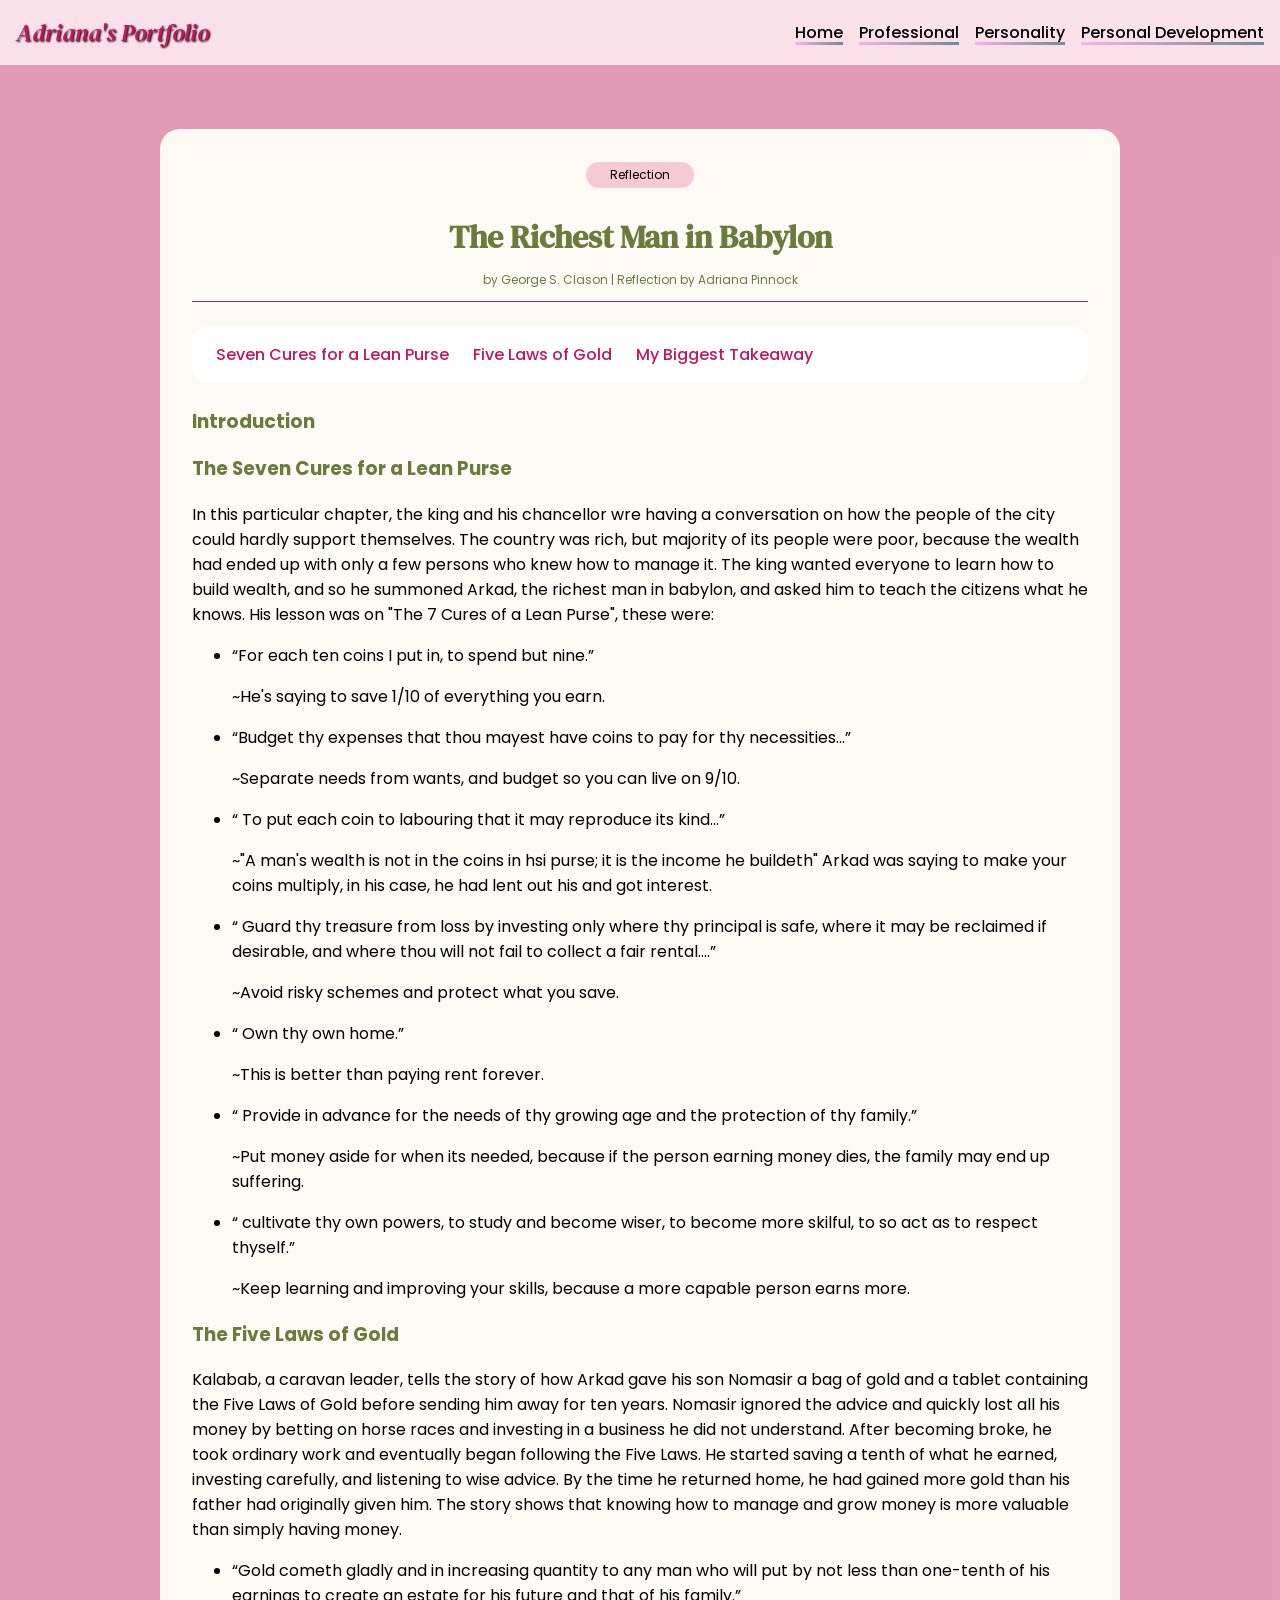
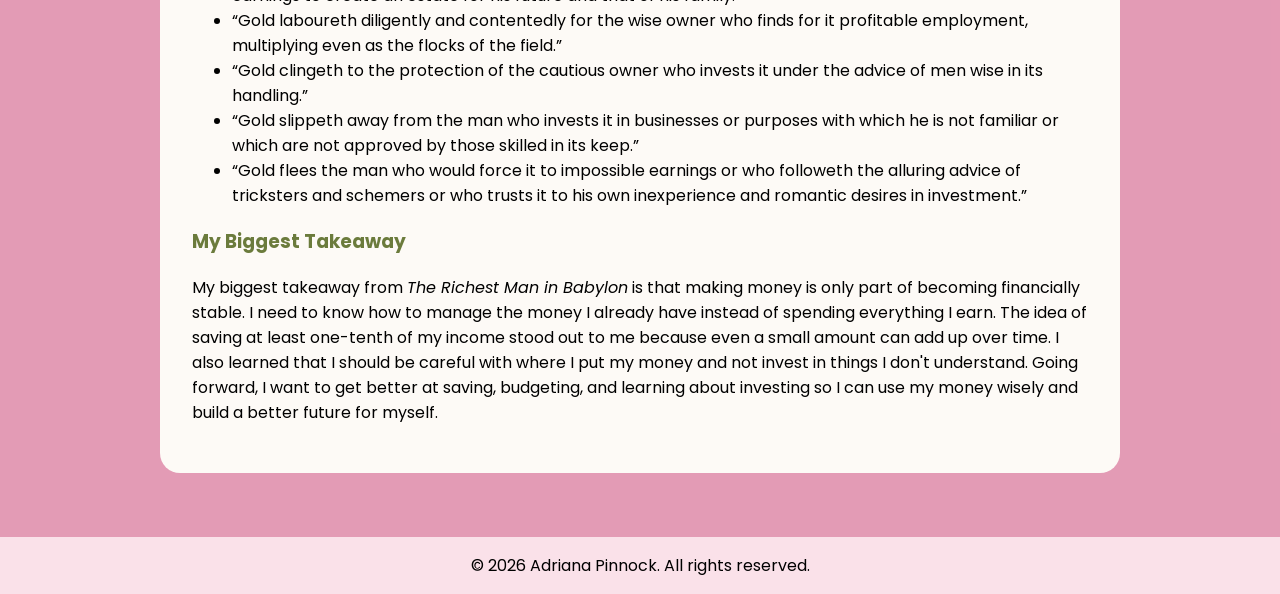
==== 2401828_IA1_S1AY27/codes/personal_dev.html @ 18786211 "Add files via upload" ====
<!DOCTYPE html>
<html lang="en">
<head>
    <meta charset="UTF-8">
    <meta name="viewport" content="width=device-width, initial-scale=1.0">
    <title>Adriana's Portfolio | Personal Development</title>
    <link rel="stylesheet" href="../styles.css">
</head>
<body>
    <div class="container">
        <header>
            <nav id="navbar">
                <div class="logo">
                    <a href="index.html">Adriana's Portfolio</a>
                </div>
                <div class="navlinks">
                    <a href="index.html">Home</a>
                    <a href="professional.html">Professional</a>
                    <a href="personality.html">Personality</a>
                    <a href="personal_dev.html">Personal Development</a>
                </div>
            </nav>
        </header>

        <main class="personal-dev">
            <article class="blog">
                <div class="blog-head">
                    <span class="trait-tag">Reflection</span>
                    <h2>The Richest Man in Babylon</h2>
                    <p class="blog-byline">by George S. Clason | Reflection by Adriana Pinnock</p>
                </div>

                <!-- bookmark links (Q3) -->
                <nav class="toc" aria-label="Jump to section">
                    <ul>
                        <li><a href="#seven-cures">Seven Cures for a Lean Purse</a></li>
                        <li><a href="#five-laws">Five Laws of Gold</a></li>
                        <li><a href="#takeaway">My Biggest Takeaway</a></li>
                    </ul>
                </nav>

                <div class="blog-body">
                    <h3 id="intro">Introduction</h3>
                    <p><!-- What the book is, when it was written, and your first impression. Did you expect a "money book" to be written as stories? --></p>

                    <h3 id="seven-cures">The Seven Cures for a Lean Purse</h3>
                    <p>In this particular chapter, the king and his chancellor wre having a conversation on how the people of the city could
                        hardly support themselves. The country was rich, but majority of its people were poor, because the wealth had ended up with only a few
                        persons who knew how to manage it. The king wanted everyone to learn how to build wealth, and so he summoned Arkad, 
                        the richest man in babylon, and asked him to teach the citizens what he knows. His lesson was on "The 7 Cures of a Lean
                        Purse", these were:
                    </p>
                        <ul>
                            <li>
                                <q>For each ten coins I put in, to spend but nine.</q>
                                <p class="note">~He's saying to save 1/10 of everything you earn.</p>
                            </li>
                            <li>
                                <q>Budget thy expenses that thou mayest have coins to pay for thy necessities...</q>
                                <p class="note">~Separate needs from wants, and budget so you can live on 9/10.</p>
                            </li>
                            <li>
                                <q> To put each coin to labouring that it may reproduce its kind...</q>
                                <p class="note">~"A man's wealth is not in the coins in hsi purse; it is the income he buildeth" Arkad was saying
                                    to make your coins multiply, in his case, he had lent out his and got interest.</p>
                            </li>
                            <li>
                                <q> Guard thy treasure from loss by investing only where thy principal is safe, where it may be reclaimed if desirable, and where
                                    thou will not fail to collect a fair rental....</q>
                                <p class="note">~Avoid risky schemes and protect what you save.</p>
                            </li>
                            <li>
                                <q> Own thy own home.</q>
                                <p class="note">~This is better than paying rent forever.</p>
                            </li>
                            <li>
                                <q> Provide in advance for the needs of thy growing age and the protection of thy family.</q>
                                <p class="note">~Put money aside for when its needed, because if the person earning money dies, the family may end up suffering.</p>
                            </li>
                            <li>
                                <q>  cultivate thy own powers, to study and become wiser, to become more skilful, to so act as to respect thyself.</q>
                                <p class="note">~Keep learning and improving your skills, because a more capable person earns more.</p>
                            </li>
                            
                        </ul>

                    <h3 id="five-laws">The Five Laws of Gold</h3>
                    <p>Kalabab, a caravan leader, tells the story of how Arkad gave his son Nomasir a bag of gold and a tablet containing the Five Laws of 
                        Gold before sending him away for ten years. Nomasir ignored the advice and quickly lost all his money by betting on horse races and 
                        investing in a business he did not understand. After becoming broke, he took ordinary work and eventually began following the Five Laws. 
                        He started saving a tenth of what he earned, investing carefully, and listening to wise advice. By the time he returned home, he had gained 
                        more gold than his father had originally given him. The story shows that knowing how to manage and grow money is more valuable than simply  
                        having money.</p>
                    <ul>
                        <li>
                            <q>Gold cometh gladly and in increasing quantity to any man who will put by not less than one-tenth of his earnings to create an estate for his future and that of his family.</q>
                        </li>
                        <li>
                            <q>Gold laboureth diligently and contentedly for the wise owner who finds for it profitable employment, multiplying even as the flocks of the field.</q>
                        </li>
                        <li>
                            <q>Gold clingeth to the protection of the cautious owner who invests it under the advice of men wise in its handling.</q>
                        </li>
                        <li>
                            <q>Gold slippeth away from the man who invests it in businesses or purposes with which he is not familiar or which are not approved by those skilled in its keep.</q>
                        </li>
                        <li>
                            <q>Gold flees the man who would force it to impossible earnings or who followeth the alluring advice of tricksters and schemers or who trusts it to his own inexperience and romantic desires in investment.</q>
                        </li>
                    </ul>

                    <h3 id="takeaway">My Biggest Takeaway</h3>
                    <p>My biggest takeaway from <em>The Richest Man in Babylon</em> is that making money is only part of becoming financially stable. I need to know how to manage the money I already have instead of spending 
                        everything I earn. The idea of saving at least one-tenth of my income stood out to me because even a small amount can add up over time. I also learned that I should be careful with where I put my money and 
                        not invest in things I don't understand. Going forward, I want to get better at saving, budgeting, and learning about investing so I can use my money wisely and build a better future for myself.</p>
                    </p>
                </div>
            </article>
        </main>

        <footer>
            <p>&copy; 2026 Adriana Pinnock. All rights reserved.</p>
        </footer>
    </div>
</body>
</html>
---- 2401828_IA1_S1AY27/styles.css ----
@import url('https://fonts.googleapis.com/css2?family=DM+Mono&family=DM+Serif+Text:ital@0;1&family=Dancing+Script:wght@700&family=Poppins:ital,wght@0,400;0,500;1,400;1,700&display=swap');
:root{
    --pink-light: rgba(249, 220, 230, 0.85);   /* nav and footer */
    --pink-main: rgba(223, 138, 168, 0.85);    /* main background */
    --accent: #c2185b;                         /* headings on home page*/
    --text: #000000;
    --paper: #ffffff;
    --gradient-start: #fcb1ed;                 /* nav link hover */
    --gradient-end: #6b8a96;
    --sage: #dde8d0;                           /* green cards */
    --blush: #f6c9d6;                          /* pink card and quote */
    --olive: #6b7b3c;                          /* headings and sparkles */
    --cream: #fdfaf6;                          /* traits and hero */

    --font-body: 'Poppins', sans-serif;
    --font-logo: 'DM Serif Text', serif;
    --font-script: 'Dancing Script', cursive;
    --font-mono: 'DM Mono', monospace;
}

body{
    margin: 0;
    font-family: var(--font-body);
    color: var(--text);
}

.container{
    display: grid;
    min-height: 100vh;
    gap: 0;
    grid-template-rows: auto 1fr auto;  /* header, main, footer */
}

main{
    display: grid;
    grid-template-columns: 1fr 1fr;  /* for content and id side */
    background: var(--pink-main);

    /*This is one string (one row), with two tokens: content and id-wrap. Basically saying "this row has two cells, the left one belongs 
        to whatever has grid-area: content, the right one belongs to whatever has grid-area: id-wrap."*/
    grid-template-areas: 
        "content id-wrap"; 
    align-items: stretch;
    
}

header{
    z-index: 10;
}

nav{
    background: var(--pink-light);
    display: flex;
    justify-content: space-between;
    align-items: center;
    padding: 1rem;
}

.logo{
    font-family: var(--font-logo);
    font-style: italic;
    font-size: 1.5rem;
}

.logo a{
    text-decoration: none;
    color: var(--accent);
    text-shadow: .5px 1px 2px #000000;
}

.navlinks{
    display: flex;
    gap: 1rem;
    font-family: 'Poppins', sans-serif;
    font-size: 1rem;
    font-weight: 500;
}

.navlinks a {
  text-decoration: none;
  position: relative;
  background: linear-gradient(120deg, #fcb1ed 0%, #6b8a96 100%);
  background-repeat: no-repeat; /*makes the thin strip show only once instead of stacking to fill the text*/
  background-size: 100% 0.2em; /*the thin strip is 100% wide and 0.2em tall*/
  background-position: 0 100%;
  transition: background-size 0.25s ease-in;
  color:var(--text);
}

.navlinks a:hover {
  background-size: 100% 100%;
}

.content{
    grid-area: content;
    width: 100%;
    box-sizing: border-box;
    padding: 7rem;
}

.content h1 {
  font-family: var(--font-body);
  font-style: italic;
  color: var(--accent);
}

.content h1 em {
  font-family: var(--font-script);
  font-style: normal;
  color: var(--accent);
}

.id-wrap{
    grid-area: id-wrap;
    position: relative;
    top: -5rem;
    width: clamp(23rem, 60vw, 40rem);
        /*        |       |      |
                 min  preferred max   */
    margin: 0 auto -3.125rem;
    z-index: 1;
}

#img1 {
    width: 100%;
    height: auto;
    display: block;
    border-radius: 10rem;
}

a[href^="mailto:"] img:hover{
      transform: scale(1.03);
      transition: transform 0.2s ease;
}


.type-wrap{
    margin-top: 4rem;
    font-family: var(--font-mono);
    font-size: 15px;
    width: 13ch;          /* the full text width, reserved from the start */
}

.typewriter{
    
    font-family: var(--font-mono);
    font-size: 2.5em;
    color: var(--accent);
    white-space: nowrap;                  
    overflow: hidden;                     
    border-right: 0.12em solid var(--accent);   
    animation:
        typing 3s steps(13) 1s infinite,      
        blink 0.75s step-end infinite;   
}


@keyframes typing{
    0%   { width: 0; }
    40%  { width: 13ch; }
    70%  { width: 13ch; }
    100% { width: 0; }
}

@keyframes blink{
    50%{ border-color: transparent; }
}


footer{
    text-align: center;
    background: var(--pink-light);
}



/*          PROFESSIONAL CSS           */

main.resume{
    display: block;
    padding: 2rem;
}

.paper{
    display: grid;
    grid-template-columns: 1.5fr 3fr;  
    grid-template-areas: 
        "resume-top resume-top"
        "resume-side resume-main";
    max-width: 60rem;
    margin: 0 auto; /*back to centre the paper*/
    background: white;
    border: 0.4rem solid #000000;
    box-shadow: 0 0.75rem 6rem rgba(0, 0, 0, 0.5);
    padding: 2rem;
    gap: 2rem;
}

.resume-top{
    grid-area: resume-top;
    text-align: center;
}

.resume-top p{
    font-size: 15px;
}

.resume h2, .resume h3{
    margin-bottom: 0;
}

.resume-side{
    grid-area: resume-side;
}

.resume-main{
    grid-area: resume-main;
}

.email-btn{
    display: inline-block;
    background: var(--accent);
    color: var(--paper);
    text-decoration: none;
    font-weight: 500;
    font-size: 0.65rem;
    text-align: center;
    padding: 0.2rem 0.75rem;
    border-radius: 99px;
    transition: background 0.2s ease, transform 0.2s ease;
}

.email-btn:hover{
    background: var(--olive);
    transform: translateY(-2px);      /* lifts it up */
}

.job-info p{
    font-size: 1rem;

    margin: 0;
    font-style: italic;
}

.job-info{
    display: flex;
    justify-content: space-between;
    align-items: baseline;
    
}

.job-place{
    margin: 0.2rem 0 0;
    font-style: italic;
}

/*   PERSONALITY CSS   */
main.personality{
    display: grid;
    grid-template-columns: 1fr;
    grid-template-areas: 
        "traits"
        "hero"
        "essay";
    gap: 1rem;
    justify-items: center;
}

.traits{
    margin-top: 4rem;
    grid-area: traits;
    width: 100%;
    max-width: 60rem;
    background: var(--cream);
    border-radius: 1.25rem;
    padding: 2rem;
    box-sizing: border-box;
}

.traits h2{
    text-align: center;
    font-family: var(--font-logo);
    font-style: normal;
    font-size: 2rem;
    color: var(--olive);
    text-transform: uppercase;
    margin-top: 0;
}

/* sparkles either side of the headings (pseudo-elements) */
.traits h2::before,
.trait h3::before{
    content: "\2726";          /* diamond */
    margin-right: 0.5rem;
}

.traits h2::after,
.trait h3::after{
    content: "\2726";
    margin-left: 0.5rem;
}

/* cards: 3 across, wrap to 1 on small screens */
.trait-grid{
    display: grid;
    grid-template-columns: repeat(auto-fit, minmax(14rem, 1fr));
    gap: 1.5rem;
}

.trait{
    background: var(--sage);
    border-radius: 1.25rem;
    padding: 1.5rem;
    text-align: center;
}

.trait:nth-child(2){ 
    background: var(--blush); /*makes the 2nd trait box pink*/
}

.trait-tag{
    display: inline-block;
    background: var(--paper);
    color: var(--accent);
    font-size: 0.75rem;
    padding: 0.25rem 1.5rem;
    border-radius: 999px;
}

.trait h3{
    font-family: var(--font-logo);
    font-size: 1.5rem;
    color: var(--olive);
    margin: 0.75rem 0;
}

.trait p{
    font-size: 0.95rem;
    line-height: 1.6;
    margin: 0.75rem 0 0;
}

.hero{
    grid-area: hero;
    width: 100%;
    max-width: 60rem;
    background: var(--paper);
    width: 100%;
    max-width: 60rem;
}



.hero{
    grid-area: hero;
    width: 100%;
    max-width: 60rem;
    background: var(--cream);
    border-radius: 1.25rem;
    padding: 2rem;
    box-sizing: border-box;
}

.hero h2{
    text-align: center;
    font-family: var(--font-logo);
    font-style: normal;
    font-size: 2rem;
    color: var(--olive);
    margin-top: 0;
    text-transform: uppercase;
}

/* image on left (1 part), text on right (2 parts) */
.hero-grid{
    display: grid;
    grid-template-columns: 1fr 2fr;
    gap: 2rem;
    align-items: center;          /* text stays level with the middle of the image */
}

.hero-img{
    width: 100%;
    aspect-ratio: 3 / 4;          /* portrait shape */
    object-fit: cover;            /* crops to fill without stretching it out*/
    display: block;
    border-radius: 1.25rem;
}

.hero-quote{
    margin: 0 0 1.5rem;
    padding: 1.25rem 1.5rem;
    background: var(--blush);
    border-radius: 1.25rem;
}

.hero-quote p{
    font-family: var(--font-script);
    font-size: 1.6rem;
    line-height: 1.3;
    margin: 0 0 0.5rem;
}

.hero-quote cite{
    font-style: normal;
    font-size: 0.9rem;
    color: var(--olive);
}

.hero-quote cite::before{
    content: "\2014 ";            /* dash before the name */
}

.hero-text p{
    line-height: 1.6;
}

.blog{
    grid-area: essay;
    width: 100%;
    max-width: 60rem;
    background: var(--cream);
    border-radius: 1.25rem;
    padding: 2rem;
    box-sizing: border-box;
}

.blog .trait-tag{
    background: var(--blush);
    color: var(--text);
}

.blog-head{
    text-align: center;
    border-bottom: 1px solid var(--accent);
}

.blog-head h2{
    font-family: var(--font-logo);
    font-size: 2rem;
    color: var(--olive);
    margin-bottom: 0;
}

.blog-byline{
    font-size: .75rem;
    color: var(--olive);
}

.blog-body h3{
    font-family: var(--font-body);
    color: var(--olive);
}

/* big capital letter at the start of the first paragraph */
.blog-body> p:first-of-type::first-letter{
    float: left;
    font-family: var(--font-logo);
    font-size: 4rem;
    line-height: 1;
    color: var(--accent);
    margin: 0.1rem 1.25rem 0 0;
}


/*   PERSONAL DEVELOPMENT CSS      */

main.personal-dev{
    display: block;               /* switches off the home page grid */
    padding: 2rem;
}

.personal-dev .blog{
    margin: 2rem auto;            /* centres the article */
}

/* "jump to" menu (bookmark links) */
.toc{
    background: var(--paper);
    border-radius: 1rem;
    padding: 1rem 1.5rem;
    margin: 1.5rem 0;
}

.toc ul{
    list-style: none;
    margin: 0;
    padding: 0;
    display: flex;
    flex-wrap: wrap;              /* links wrap onto new lines on small screens */
    justify-content: center;
    gap: 0.5rem 1.5rem;
}

.toc a{
    color: var(--accent);
    font-weight: 500;
    text-decoration: none;
}

.toc a:hover{
    text-decoration: underline;
}

/* smooth scrolling when a bookmark link is clicked */
html{
    scroll-behavior: smooth;
}

/* leaves space above a heading when you jump to it */
.blog-body h3[id]{
    scroll-margin-top: 1.5rem;
}


/*MOBILE SCREEN VIEW*/
@media only screen and (max-width: 600px) {
    main{
        grid-template-columns: 1fr;  /* for content and id side */
        grid-template-areas: 
            "id-wrap"
            "content";
    }

    nav{
        flex-direction: column;
        align-items: center;
        gap: 1rem;
    }

    .content{  
        width: 100%;
        box-sizing: border-box;
        padding: 2rem;
    }

    .content h1 {
        text-align: center;
    }

    .id-wrap{
        width: clamp(23rem, 60vw, 30rem);
    }

    main.resume{
        padding: 1rem;
    }

    .paper{
        padding: 1.5rem;
        grid-template-columns: 1fr;
        grid-template-areas: 
            "resume-top"
            "resume-main"
            "resume-side";
    }
}
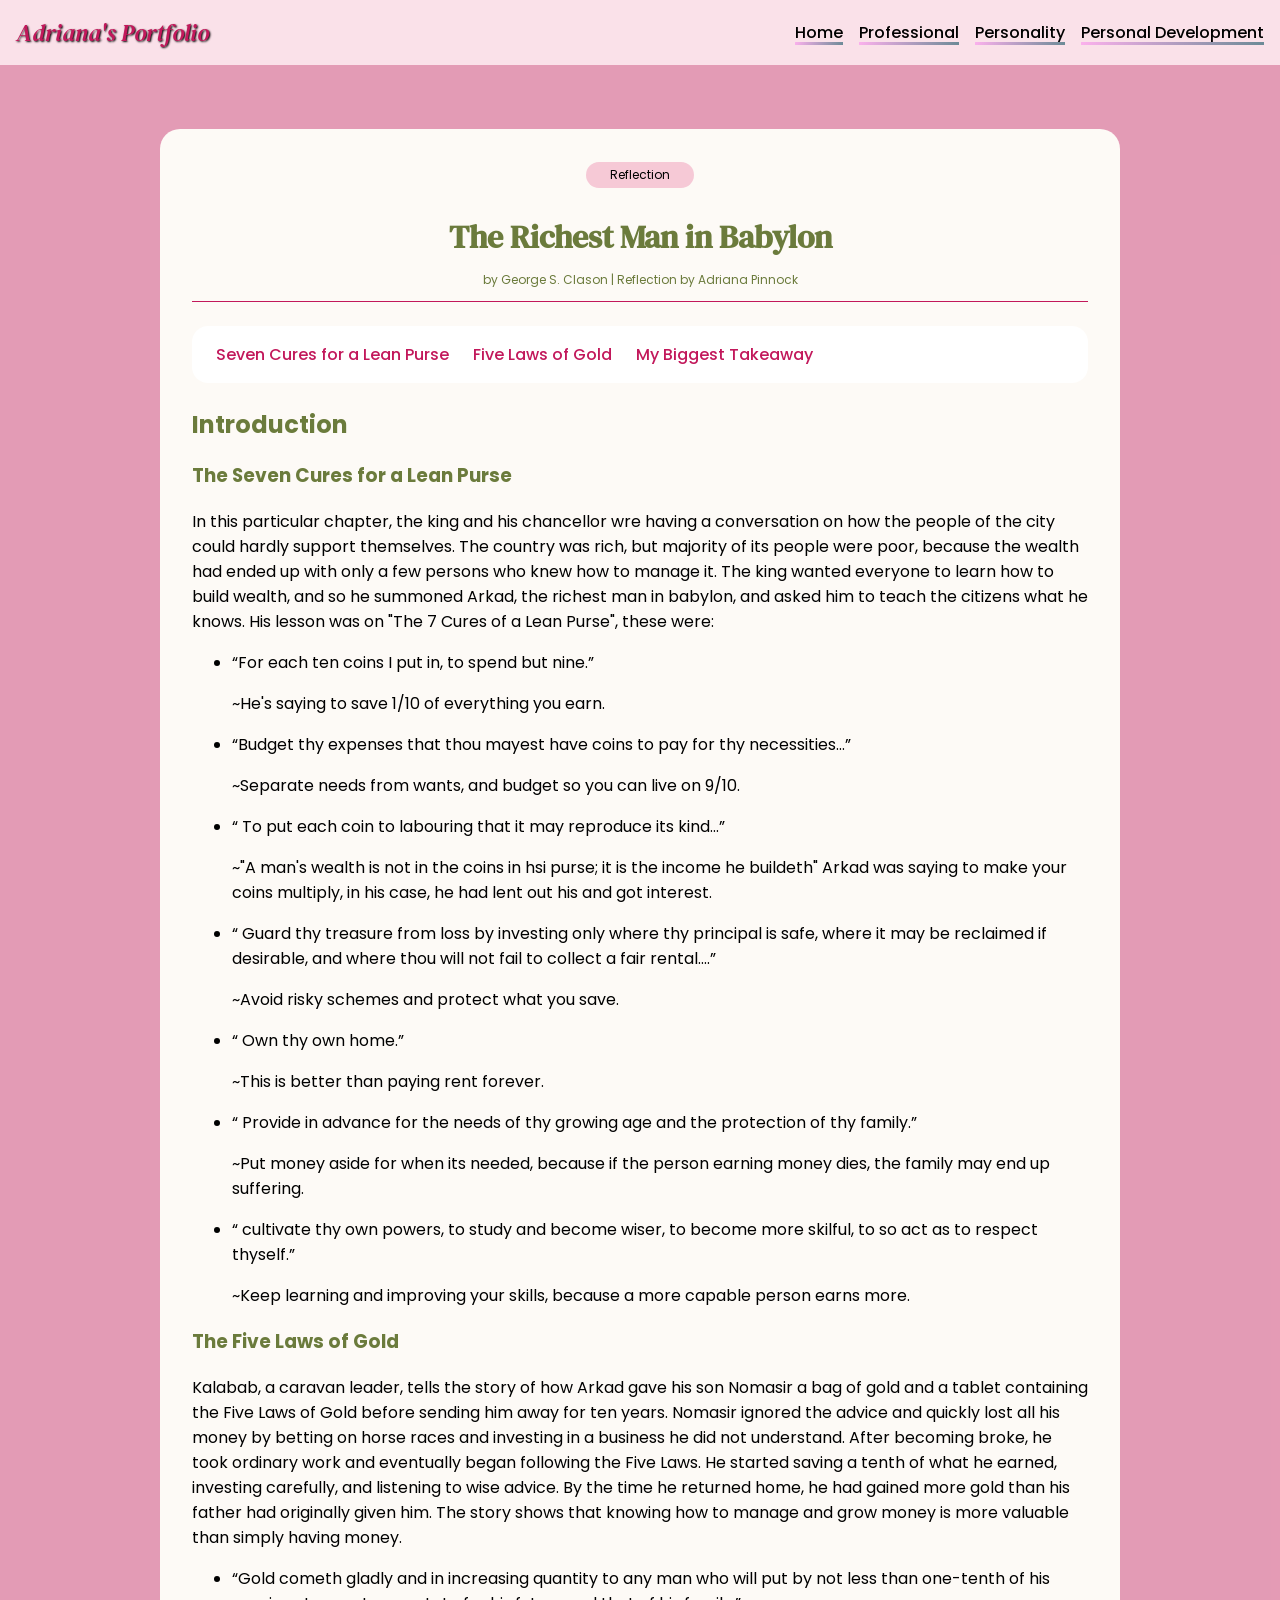
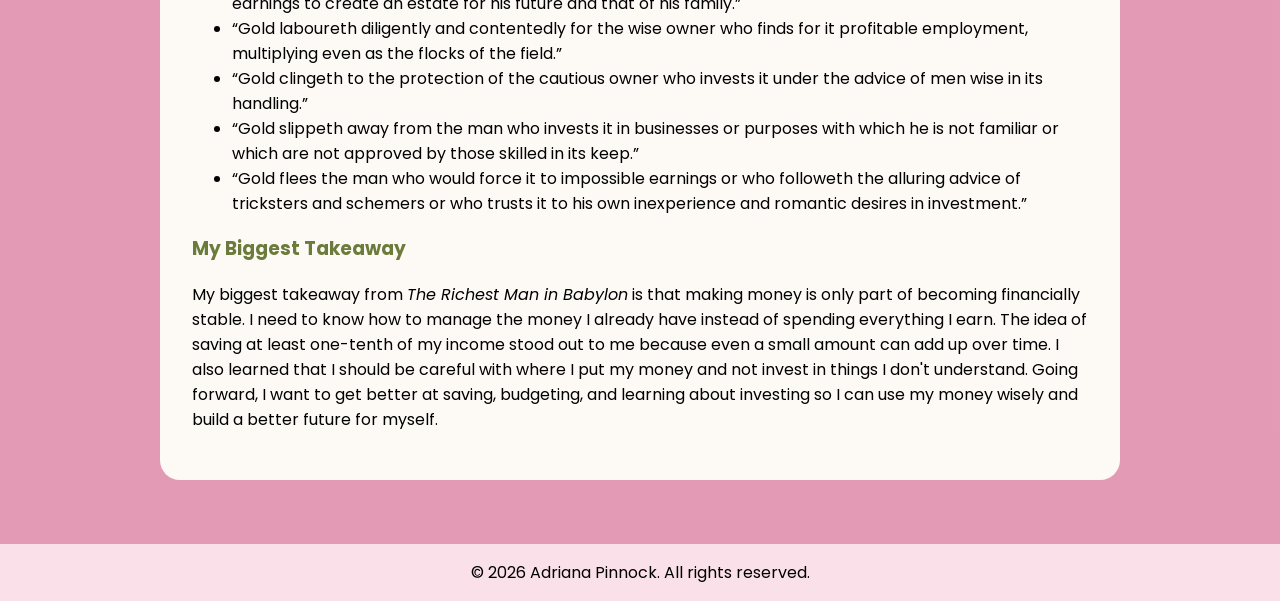
==== commit bd6e19c9: "Add files via upload" ====
--- a/2401828_IA1_S1AY27/codes/personal_dev.html
+++ b/2401828_IA1_S1AY27/codes/personal_dev.html
@@ -26,7 +26,7 @@
             <article class="blog">
                 <div class="blog-head">
                     <span class="trait-tag">Reflection</span>
-                    <h2>The Richest Man in Babylon</h2>
+                    <h1>The Richest Man in Babylon</h1>
                     <p class="blog-byline">by George S. Clason | Reflection by Adriana Pinnock</p>
                 </div>
 
@@ -40,7 +40,7 @@
                 </nav>
 
                 <div class="blog-body">
-                    <h3 id="intro">Introduction</h3>
+                    <h2 id="intro">Introduction</h2>
                     <p><!-- What the book is, when it was written, and your first impression. Did you expect a "money book" to be written as stories? --></p>
 
                     <h3 id="seven-cures">The Seven Cures for a Lean Purse</h3>
@@ -112,7 +112,7 @@
                     <h3 id="takeaway">My Biggest Takeaway</h3>
                     <p>My biggest takeaway from <em>The Richest Man in Babylon</em> is that making money is only part of becoming financially stable. I need to know how to manage the money I already have instead of spending 
                         everything I earn. The idea of saving at least one-tenth of my income stood out to me because even a small amount can add up over time. I also learned that I should be careful with where I put my money and 
-                        not invest in things I don't understand. Going forward, I want to get better at saving, budgeting, and learning about investing so I can use my money wisely and build a better future for myself.</p>
+                        not invest in things I don't understand. Going forward, I want to get better at saving, budgeting, and learning about investing so I can use my money wisely and build a better future for myself.
                     </p>
                 </div>
             </article>
--- a/2401828_IA1_S1AY27/styles.css
+++ b/2401828_IA1_S1AY27/styles.css
@@ -435,7 +435,7 @@
     border-bottom: 1px solid var(--accent);
 }
 
-.blog-head h2{
+.blog-head h1, .blog-head h2{
     font-family: var(--font-logo);
     font-size: 2rem;
     color: var(--olive);
@@ -447,7 +447,7 @@
     color: var(--olive);
 }
 
-.blog-body h3{
+.blog-body h2, .blog-body h3{
     font-family: var(--font-body);
     color: var(--olive);
 }
@@ -462,6 +462,22 @@
     margin: 0.1rem 1.25rem 0 0;
 }
 
+.references{
+    margin-top: 2rem;
+    padding-top: 1rem;
+    border-top: 1px solid var(--blush);
+}
+
+.references p{
+    font-size: 0.9rem;
+    padding-left: 2em;        /* indent every line... */
+    text-indent: -2em;        /* ...then pull the first line back out */
+    overflow-wrap: anywhere;  
+}
+
+.references a{
+    color: var(--accent);
+}
 
 /*   PERSONAL DEVELOPMENT CSS      */
 
@@ -471,10 +487,9 @@
 }
 
 .personal-dev .blog{
-    margin: 2rem auto;            /* centres the article */
-}
-
-/* "jump to" menu (bookmark links) */
+    margin: 2rem auto;            
+}
+
 .toc{
     background: var(--paper);
     border-radius: 1rem;
@@ -502,13 +517,12 @@
     text-decoration: underline;
 }
 
-/* smooth scrolling when a bookmark link is clicked */
 html{
     scroll-behavior: smooth;
 }
 
 /* leaves space above a heading when you jump to it */
-.blog-body h3[id]{
+.blog-body h2[id], .blog-body h3[id]{
     scroll-margin-top: 1.5rem;
 }
 
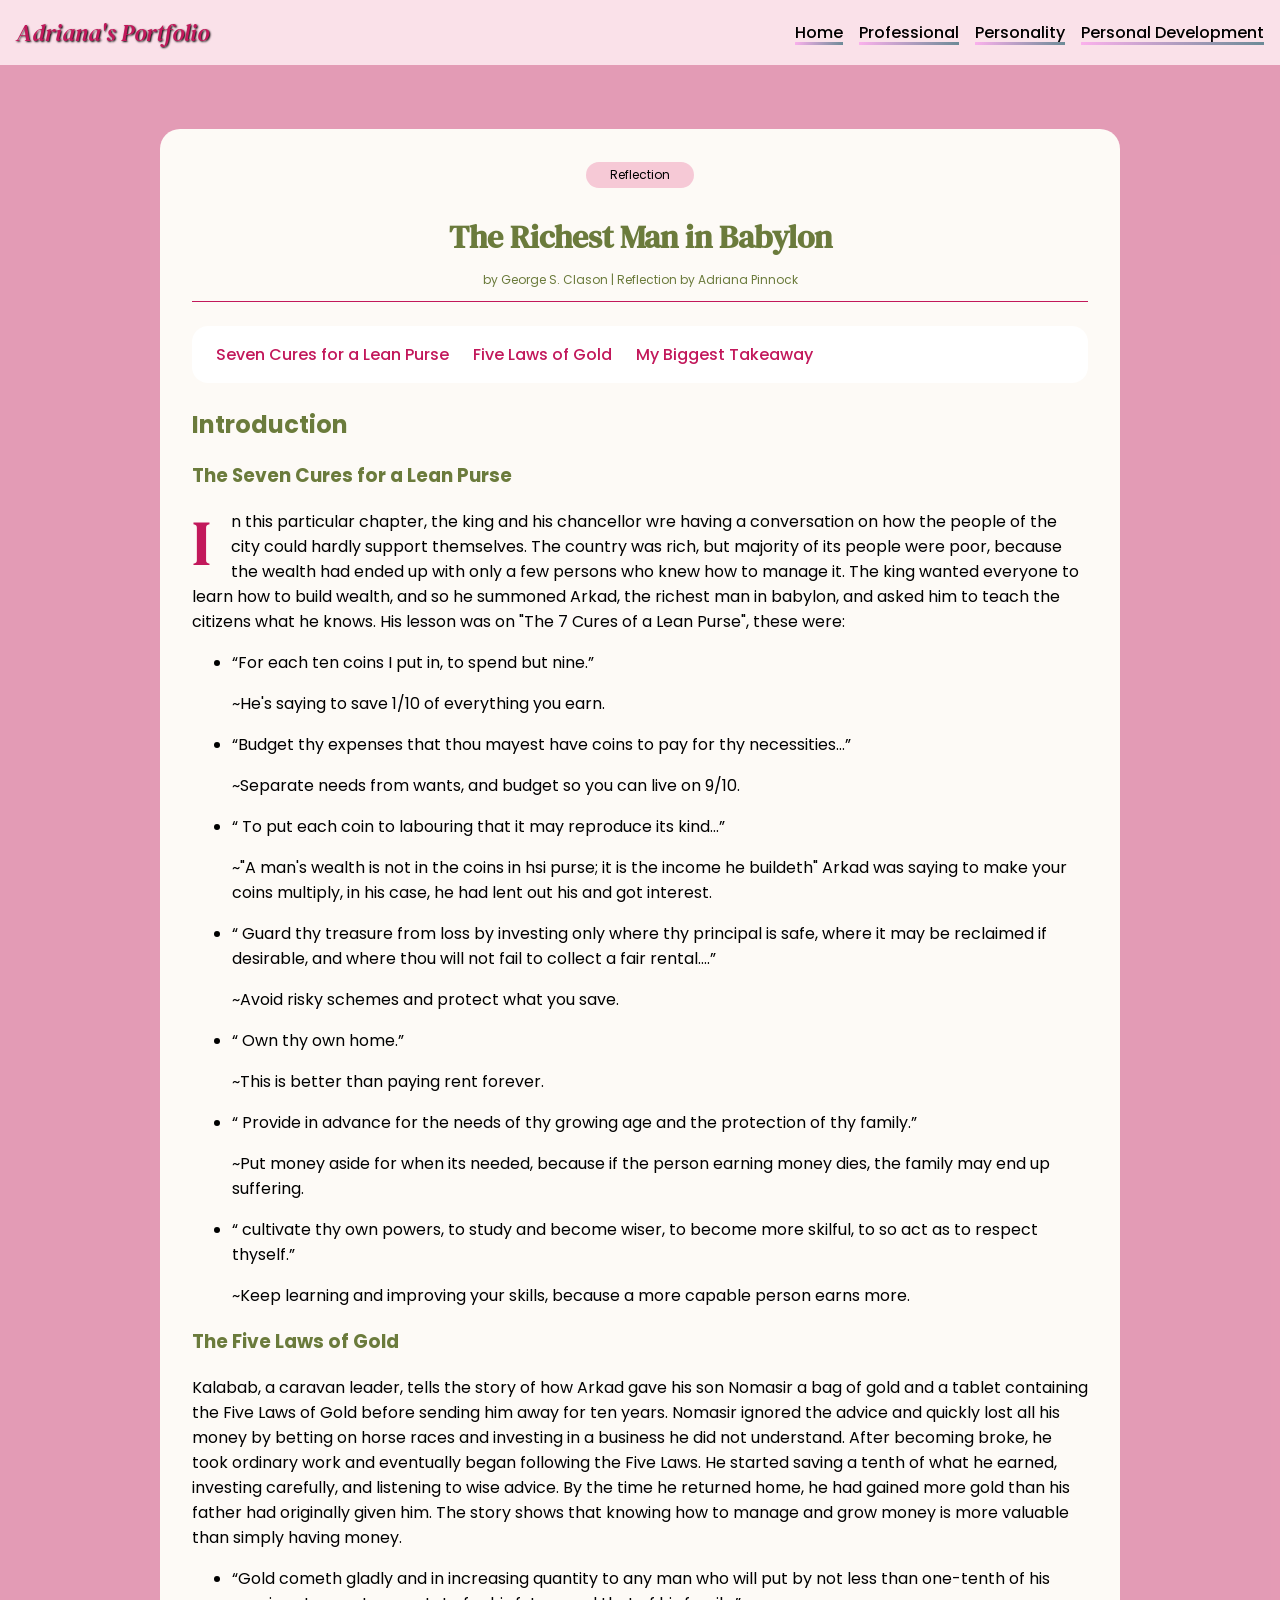
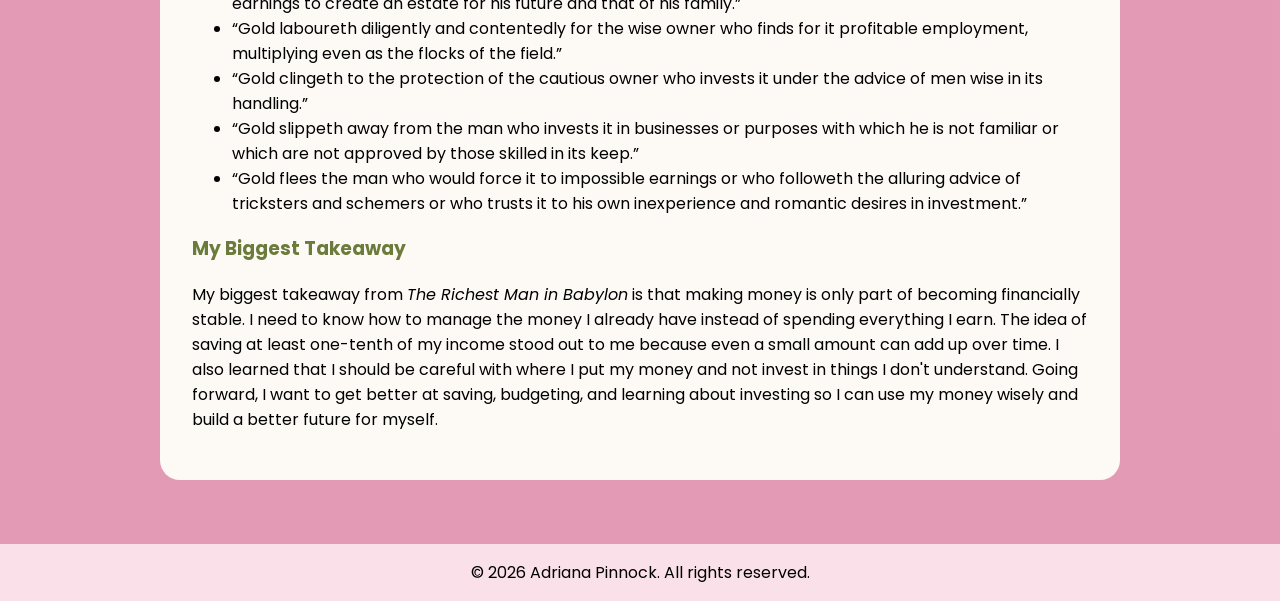
==== commit c3c89595: "Fix HTML structure and content in personal_dev.html" ====
--- a/2401828_IA1_S1AY27/codes/personal_dev.html
+++ b/2401828_IA1_S1AY27/codes/personal_dev.html
@@ -30,7 +30,6 @@
                     <p class="blog-byline">by George S. Clason | Reflection by Adriana Pinnock</p>
                 </div>
 
-                <!-- bookmark links (Q3) -->
                 <nav class="toc" aria-label="Jump to section">
                     <ul>
                         <li><a href="#seven-cures">Seven Cures for a Lean Purse</a></li>
@@ -41,7 +40,6 @@
 
                 <div class="blog-body">
                     <h2 id="intro">Introduction</h2>
-                    <p><!-- What the book is, when it was written, and your first impression. Did you expect a "money book" to be written as stories? --></p>
 
                     <h3 id="seven-cures">The Seven Cures for a Lean Purse</h3>
                     <p>In this particular chapter, the king and his chancellor wre having a conversation on how the people of the city could
@@ -123,4 +121,4 @@
         </footer>
     </div>
 </body>
-</html>+</html>
